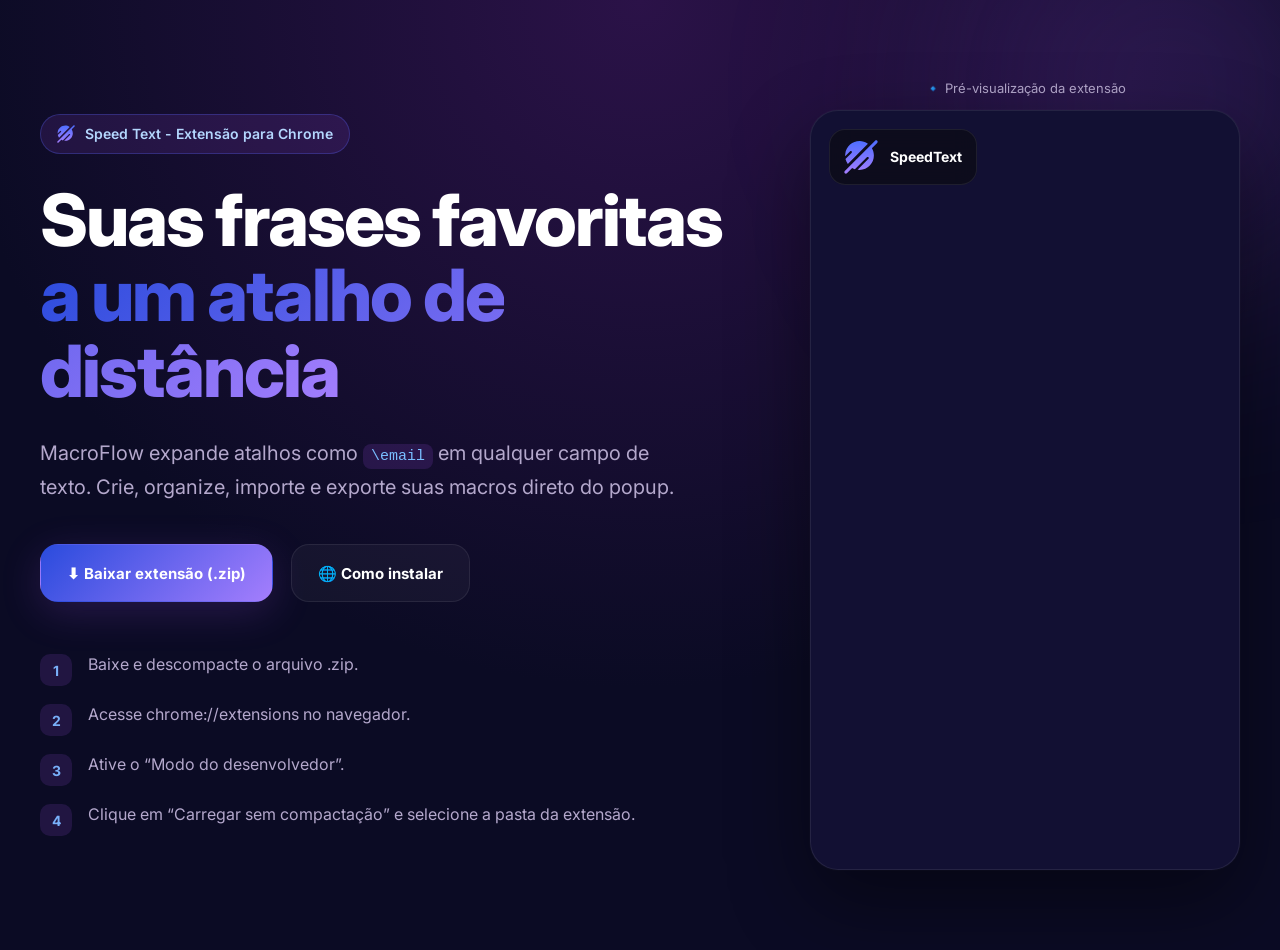
==== site/index.html @ a75d9bb8 "feat: site para exibição da extensão" ====
<!DOCTYPE html>
<html lang="pt-BR">
<head>
  <meta charset="UTF-8" />
  <meta name="viewport" content="width=device-width, initial-scale=1.0"/>
  <title>SpeedText — Extensão para Chrome</title>
  <link rel="icon" type="image/svg+xml" href="assets/logo.svg"/>
  <link rel="preconnect" href="https://fonts.googleapis.com">
  <link rel="preconnect" href="https://fonts.gstatic.com" crossorigin  >
  <link href="https://fonts.googleapis.com/css2?family=Inter:wght@400;500;600;700;800&display=swap" rel="stylesheet">
  <link rel="stylesheet" href="style.css">
</head>

<body>

  <div class="floating-glow"></div>

  <main class="container">

    <section class="hero">

      <div class="hero-content">
        <div class="badge">
          <img
            src="assets/logo.svg"
            alt="MacroFlow"
            class="badge-logo"
          >
          <span>Speed Text - Extensão para Chrome</span>
        </div>

        <h1>
          Suas frases favoritas <span class="gradient"> a um atalho de distância </span>
        </h1>

        <p class="description"> MacroFlow expande atalhos como <code>\email</code> em qualquer campo de texto. Crie, organize, importe e exporte suas macros direto do popup.
        </p>

        <div class="actions">

          <a
            href="SpeedText.zip"
            download
            class="btn btn-primary"
          >
            ⬇ Baixar extensão (.zip)
          </a>

          <a
            href="#instalar"
            class="btn btn-secondary"
          >
            🌐 Como instalar
          </a>

        </div>

        <!-- PASSOS -->
        <div
          class="steps"
          id="instalar"
        >

          <div class="step">
            <div class="step-number">1</div>
            <div>
              Baixe e descompacte o arquivo .zip.
            </div>
          </div>

          <div class="step">
            <div class="step-number">2</div>
            <div>
              Acesse chrome://extensions no navegador.
            </div>
          </div>

          <div class="step">
            <div class="step-number">3</div>
            <div>
              Ative o “Modo do desenvolvedor”.
            </div>
          </div>

          <div class="step">
            <div class="step-number">4</div>
            <div>
              Clique em “Carregar sem compactação”
              e selecione a pasta da extensão.
            </div>
          </div>

        </div>

      </div>

      <!-- Vídeo de pré-visualização -->
      <div class="preview-wrapper">

        <div class="preview-label">
          🔹 Pré-visualização da extensão
        </div>

        <div class="preview-card">

          <div class="preview-overlay">
            <img
              src="assets/logo.svg"
              alt="MacroFlow"
            >
            <span>SpeedText</span>
          </div>

          <video
            autoplay
            muted
            loop
            playsinline
          >
            <source
              src="preview.mp4"
              type="video/mp4"
            >
          </video>

        </div>

      </div>

    </section>

  </main>

</body>
</html>
---- site/style.css ----
:root {
  --bg: #0b0b24;
  --card: #121033;
  --border: rgba(255,255,255,.08);
  --text: #ffffff;
  --muted: #b4a8cc;
  --primary: #826cff;
  --primary-2: #79beff;
  --gradient:
    linear-gradient(
      135deg,
      #2a4bdd 0%,
      #a47efd 100%
    );
  --shadow:
    0 10px 40px rgba(168,85,247,.18);
}

* {
  margin: 0;
  padding: 0;
  box-sizing: border-box;
}

html {
  scroll-behavior: smooth;
}

body {
  font-family: 'Inter', sans-serif;
  background:
    radial-gradient(
      circle at top,
      #2b1248 0%,
      var(--bg) 60%
    );
  color: var(--text);
  min-height: 100vh;
  overflow-x: hidden;
}

/* Logo principal */

.hero-logo {
  margin-bottom: 24px;
}

.hero-logo img {
  width: 72px;
  height: 72px;
  object-fit: contain;
  filter:
    drop-shadow(0 0 18px rgba(85, 88, 247, 0.45));
}

/* Logo do badge */

.badge-logo {
  width: 18px;
  height: 18px;
  object-fit: contain;
}

/* Glow Background */

.floating-glow {
  position: fixed;
  width: 420px;
  height: 420px;
  background: rgba(168,85,247,.18);
  filter: blur(120px);
  border-radius: 50%;
  top: -120px;
  right: -100px;
  pointer-events: none;
  z-index: 0;
}

/* Layout */

.container {
  position: relative;
  z-index: 2;
  max-width: 1280px;
  margin: auto;
  padding: 80px 40px;
}

.hero {
  display: grid;
  grid-template-columns: 1fr 430px;
  gap: 80px;
  align-items: center;
}

/* Badge */

.badge {
  display: inline-flex;
  align-items: center;
  gap: 10px;
  padding: 10px 16px;
  border-radius: 999px;
  background: rgba(168,85,247,.12);
  border: 1px solid rgba(85, 101, 247, 0.3);
  color: #b4d7fe;
  font-size: 14px;
  font-weight: 600;
  margin-bottom: 28px;
}

/* Texto */

h1 {
  font-size: 72px;
  line-height: 1.05;
  font-weight: 800;
  letter-spacing: -2px;
  max-width: 700px;
}

.gradient {
  background: var(--gradient);
  -webkit-background-clip: text;
  -webkit-text-fill-color: transparent;
}

.description {
  margin-top: 28px;
  color: var(--muted);
  font-size: 20px;
  line-height: 1.7;
  max-width: 650px;
}

code {
  background: rgba(168,85,247,.15);
  color: #79beff;
  padding: 4px 8px;
  border-radius: 8px;
  font-size: 15px;
}

/* Botões */

.actions {
  margin-top: 40px;
  display: flex;
  gap: 18px;
  flex-wrap: wrap;
}

.btn {
  height: 58px;
  padding: 0 26px;
  border-radius: 18px;
  border: 1px solid transparent;
  display: inline-flex;
  align-items: center;
  justify-content: center;
  gap: 12px;
  text-decoration: none;
  font-size: 15px;
  font-weight: 700;
  transition: .25s;
}

.btn-primary {
  background: var(--gradient);
  color: white;
  box-shadow: var(--shadow);
}

.btn-primary:hover {
  transform: translateY(-2px);
  filter: brightness(1.1);
}

.btn-secondary {
  background: rgba(255,255,255,.04);
  border-color: var(--border);
  color: white;
}

.btn-secondary:hover {
  background: rgba(255,255,255,.08);
  border-color: rgba(85, 109, 247, 0.4);
}

/* Tutorial */

.steps {
  margin-top: 52px;
  display: flex;
  flex-direction: column;
  gap: 18px;
}

.step {
  display: flex;
  align-items: flex-start;
  gap: 16px;
  color: var(--muted);
  font-size: 16px;
}

.step-number {
  min-width: 32px;
  height: 32px;
  border-radius: 10px;
  background: rgba(168,85,247,.14);
  color: #79b0f9;
  display: flex;
  align-items: center;
  justify-content: center;
  font-weight: 700;
  font-size: 14px;
}

/* Preview */
.preview-wrapper {
  display: flex;
  flex-direction: column;
  align-items: center;
  gap: 14px;
}

.preview-label {
  font-size: 13px;
  color: var(--muted);
  display: flex;
  align-items: center;
  gap: 8px;
}

.preview-card {
  width: 430px;
  height: 760px;
  border-radius: 28px;
  overflow: hidden;
  background: var(--card);
  border: 1px solid var(--border);
  box-shadow:
    0 30px 80px rgba(0,0,0,.45),
    0 0 0 1px rgba(255,255,255,.02);
  position: relative;
}

.preview-card video {
  width: 100%;
  height: 100%;
  object-fit: cover;
  display: block;
}

.preview-overlay {

  position: absolute;
  top: 18px;
  left: 18px;
  z-index: 5;
  display: flex;
  align-items: center;
  gap: 12px;
  padding: 10px 14px;
  border-radius: 16px;
  background: rgba(12,12,18,.65);
  backdrop-filter: blur(12px);
  border: 1px solid rgba(255,255,255,.08);
}

.preview-overlay img {
  width: 34px;
  height: 34px;
  object-fit: contain;
}

.preview-overlay span {
  font-size: 14px;
  font-weight: 700;
  color: white;
}

/* Responsividade */
@media (max-width: 1100px) {

  .hero {
    grid-template-columns: 1fr;
  }

  .preview-wrapper {
    margin-top: 20px;
  }

  h1 {
    font-size: 56px;
  }
}

@media (max-width: 640px) {
  .container {
    padding: 40px 24px;
  }

  h1 {
    font-size: 42px;
  }

  .description {
    font-size: 17px;
  }

  .preview-card {
    width: 100%;
    height: 620px;
  }

  .actions {
    flex-direction: column;
  }

  .btn {
    width: 100%;
  }
}
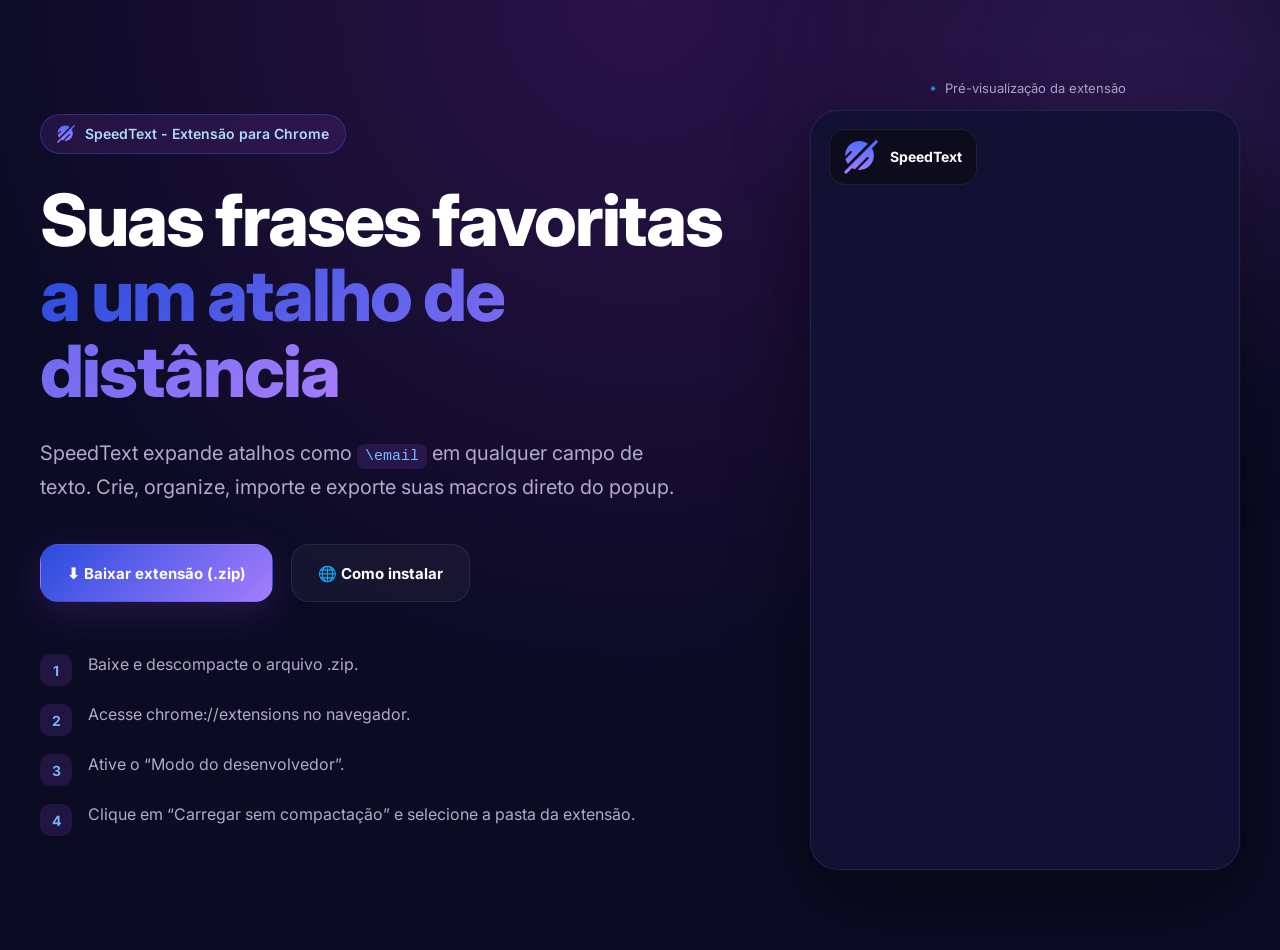
==== commit 92ed393e: "fix: nome da extensão" ====
--- a/site/index.html
+++ b/site/index.html
@@ -23,17 +23,17 @@
         <div class="badge">
           <img
             src="assets/logo.svg"
-            alt="MacroFlow"
+            alt="SpeedText"
             class="badge-logo"
           >
-          <span>Speed Text - Extensão para Chrome</span>
+          <span>SpeedText - Extensão para Chrome</span>
         </div>
 
         <h1>
           Suas frases favoritas <span class="gradient"> a um atalho de distância </span>
         </h1>
 
-        <p class="description"> MacroFlow expande atalhos como <code>\email</code> em qualquer campo de texto. Crie, organize, importe e exporte suas macros direto do popup.
+        <p class="description"> SpeedText expande atalhos como <code>\email</code> em qualquer campo de texto. Crie, organize, importe e exporte suas macros direto do popup.
         </p>
 
         <div class="actions">
@@ -106,7 +106,7 @@
           <div class="preview-overlay">
             <img
               src="assets/logo.svg"
-              alt="MacroFlow"
+              alt="SpeedText"
             >
             <span>SpeedText</span>
           </div>
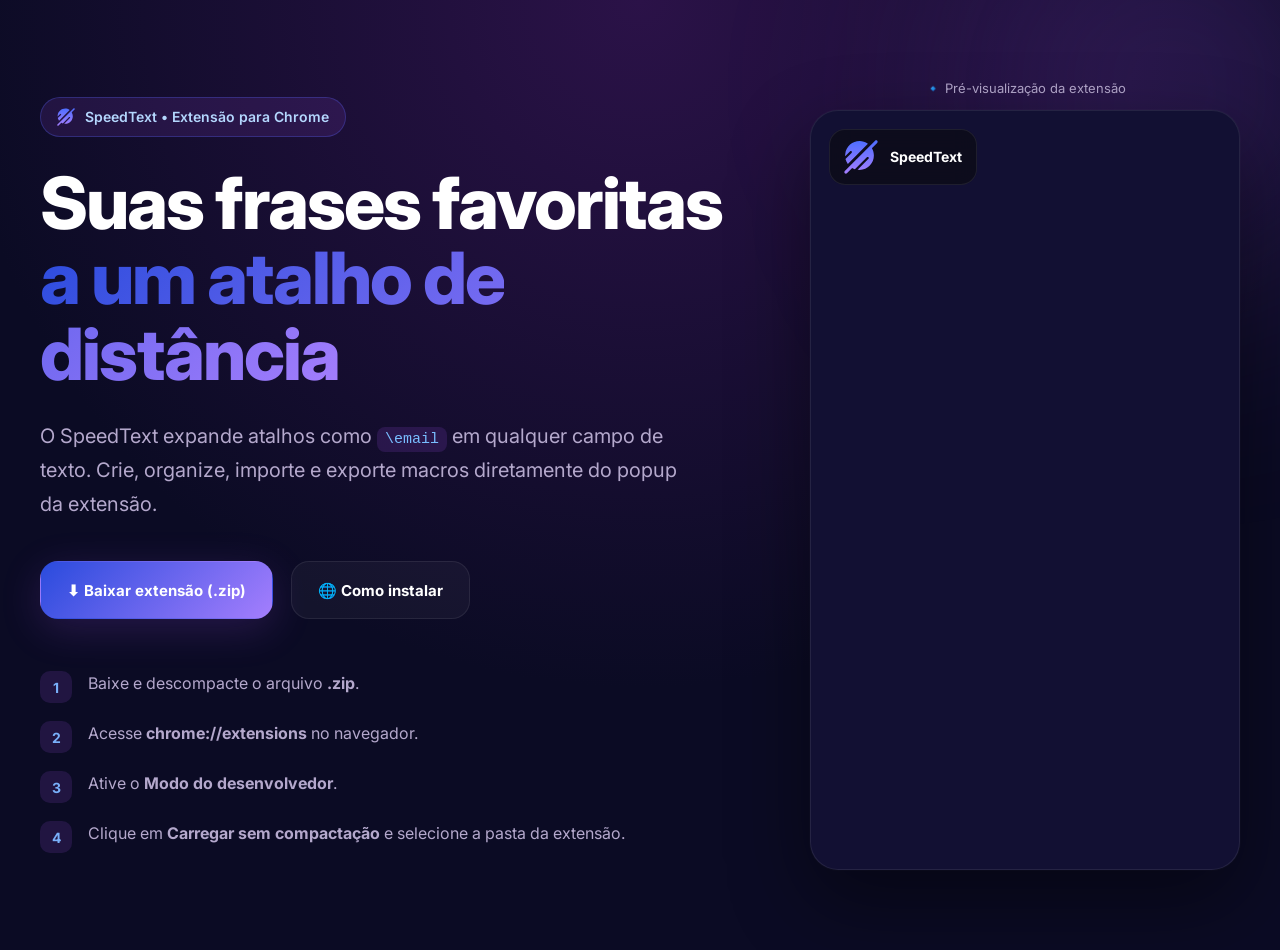
==== commit 1ae5d74e: "refactor: ajustando html para melhor SEO e CSS mais semântico" ====
--- a/site/index.html
+++ b/site/index.html
@@ -1,42 +1,146 @@
 <!DOCTYPE html>
 <html lang="pt-BR">
+
 <head>
+  <!-- Meta -->
   <meta charset="UTF-8" />
-  <meta name="viewport" content="width=device-width, initial-scale=1.0"/>
-  <title>SpeedText — Extensão para Chrome</title>
-  <link rel="icon" type="image/svg+xml" href="assets/logo.svg"/>
-  <link rel="preconnect" href="https://fonts.googleapis.com">
-  <link rel="preconnect" href="https://fonts.gstatic.com" crossorigin  >
-  <link href="https://fonts.googleapis.com/css2?family=Inter:wght@400;500;600;700;800&display=swap" rel="stylesheet">
-  <link rel="stylesheet" href="style.css">
+  <meta
+    name="viewport"
+    content="width=device-width, initial-scale=1.0"
+  />
+
+  <!-- SEO -->
+  <title>SpeedText — Extensão de Macros e Autocomplete para Chrome</title>
+
+  <meta
+    name="description"
+    content="Crie atalhos de texto inteligentes para preencher mensagens rapidamente em qualquer site. Expanda macros, autocomplete, importação/exportação e suporte para inputs e contenteditable."
+  />
+
+  <meta
+    name="keywords"
+    content="extensão chrome, macros, autocomplete, atalhos de texto, preenchimento automático, produtividade"
+  />
+
+  <meta
+    name="author"
+    content="SpeedText"
+  />
+
+  <!-- Open Graph -->
+  <meta
+    property="og:title"
+    content="SpeedText — Extensão de Macros para Chrome"
+  />
+
+  <meta
+    property="og:description"
+    content="Expanda atalhos em qualquer site com autocomplete inteligente."
+  />
+
+  <meta
+    property="og:type"
+    content="website"
+  />
+
+  <meta
+    property="og:image"
+    content="assets/logo.svg"
+  />
+
+  <!-- Theme -->
+  <meta
+    name="theme-color"
+    content="#121033"
+  />
+
+  <!-- Favicon -->
+  <link
+    rel="icon"
+    type="image/svg+xml"
+    href="assets/logo.svg"
+  />
+
+  <!-- Fonts -->
+  <link
+    rel="preconnect"
+    href="https://fonts.googleapis.com"
+  />
+
+  <link
+    rel="preconnect"
+    href="https://fonts.gstatic.com"
+    crossorigin
+  />
+
+  <link
+    href="https://fonts.googleapis.com/css2?family=Inter:wght@400;500;600;700;800&display=swap"
+    rel="stylesheet"
+  />
+
+  <!-- CSS -->
+  <link
+    rel="stylesheet"
+    href="style.css"
+  />
 </head>
 
 <body>
 
-  <div class="floating-glow"></div>
+  <!-- Glow decorativo -->
+  <div
+    class="floating-glow"
+    aria-hidden="true"
+  ></div>
 
   <main class="container">
 
-    <section class="hero">
-
-      <div class="hero-content">
-        <div class="badge">
+    <!-- HERO -->
+    <section
+      class="hero"
+      aria-labelledby="hero-title"
+    >
+
+      <!-- Conteúdo -->
+      <article class="hero-content">
+
+        <!-- Badge -->
+        <header class="badge">
+
           <img
             src="assets/logo.svg"
-            alt="SpeedText"
+            alt="Logo da extensão SpeedText"
             class="badge-logo"
-          >
-          <span>SpeedText - Extensão para Chrome</span>
-        </div>
-
-        <h1>
-          Suas frases favoritas <span class="gradient"> a um atalho de distância </span>
+            width="32"
+            height="32"
+          />
+
+          <span>SpeedText • Extensão para Chrome</span>
+
+        </header>
+
+        <!-- Headline -->
+        <h1 id="hero-title">
+          Suas frases favoritas
+          <span class="gradient">
+            a um atalho de distância
+          </span>
         </h1>
 
-        <p class="description"> SpeedText expande atalhos como <code>\email</code> em qualquer campo de texto. Crie, organize, importe e exporte suas macros direto do popup.
+        <!-- Descrição -->
+        <p class="description">
+          O SpeedText expande atalhos como
+          <code>\email</code>
+          em qualquer campo de texto.
+          Crie, organize, importe e exporte macros
+          diretamente do popup da extensão.
         </p>
 
-        <div class="actions">
+        <!-- CTA -->
+        <nav
+          class="actions"
+          aria-label="Ações principais"
+        >
 
           <a
             href="SpeedText.zip"
@@ -47,89 +151,121 @@
           </a>
 
           <a
-            href="#instalar"
+            href="#instalacao"
             class="btn btn-secondary"
           >
             🌐 Como instalar
           </a>
 
-        </div>
-
-        <!-- PASSOS -->
-        <div
+        </nav>
+
+        <!-- Instalação -->
+        <section
           class="steps"
-          id="instalar"
+          id="instalacao"
+          aria-labelledby="steps-title"
         >
 
-          <div class="step">
-            <div class="step-number">1</div>
-            <div>
-              Baixe e descompacte o arquivo .zip.
-            </div>
-          </div>
-
-          <div class="step">
-            <div class="step-number">2</div>
-            <div>
-              Acesse chrome://extensions no navegador.
-            </div>
-          </div>
-
-          <div class="step">
-            <div class="step-number">3</div>
-            <div>
-              Ative o “Modo do desenvolvedor”.
-            </div>
-          </div>
-
-          <div class="step">
-            <div class="step-number">4</div>
-            <div>
-              Clique em “Carregar sem compactação”
-              e selecione a pasta da extensão.
-            </div>
-          </div>
-
-        </div>
-
-      </div>
-
-      <!-- Vídeo de pré-visualização -->
-      <div class="preview-wrapper">
+          <h2
+            id="steps-title"
+            class="sr-only"
+          >
+            Como instalar a extensão
+          </h2>
+
+          <ol class="steps-list">
+
+            <li class="step">
+              <span class="step-number">1</span>
+
+              <p>
+                Baixe e descompacte o arquivo
+                <strong>.zip</strong>.
+              </p>
+            </li>
+
+            <li class="step">
+              <span class="step-number">2</span>
+
+              <p>
+                Acesse
+                <strong>chrome://extensions</strong>
+                no navegador.
+              </p>
+            </li>
+
+            <li class="step">
+              <span class="step-number">3</span>
+
+              <p>
+                Ative o
+                <strong>Modo do desenvolvedor</strong>.
+              </p>
+            </li>
+
+            <li class="step">
+              <span class="step-number">4</span>
+
+              <p>
+                Clique em
+                <strong>Carregar sem compactação</strong>
+                e selecione a pasta da extensão.
+              </p>
+            </li>
+
+          </ol>
+
+        </section>
+
+      </article>
+
+      <!-- Preview -->
+      <aside
+        class="preview-wrapper"
+        aria-label="Pré-visualização da extensão"
+      >
 
         <div class="preview-label">
           🔹 Pré-visualização da extensão
         </div>
 
-        <div class="preview-card">
-
-          <div class="preview-overlay">
+        <figure class="preview-card">
+
+          <!-- Overlay -->
+          <figcaption class="preview-overlay">
+
             <img
               src="assets/logo.svg"
-              alt="SpeedText"
-            >
+              alt=""
+              aria-hidden="true"
+            />
+
             <span>SpeedText</span>
-          </div>
-
+
+          </figcaption>
+
+          <!-- Vídeo -->
           <video
             autoplay
             muted
             loop
             playsinline
-          >
+            preload="metadata"
+            aria-label="Vídeo demonstrando o funcionamento da extensão SpeedText"
+          >
+
             <source
               src="preview.mp4"
               type="video/mp4"
-            >
+            />
+
+            Seu navegador não suporta vídeos HTML5.
+
           </video>
-
-        </div>
-
-      </div>
-
+        </figure>
+      </aside>
     </section>
-
   </main>
-
 </body>
+
 </html>
--- a/site/style.css
+++ b/site/style.css
@@ -1,22 +1,42 @@
 :root {
+  /* Colors */
   --bg: #0b0b24;
   --card: #121033;
-  --border: rgba(255,255,255,.08);
   --text: #ffffff;
   --muted: #b4a8cc;
   --primary: #826cff;
   --primary-2: #79beff;
+  --border: rgba(255, 255, 255, 0.08);
+
+  /* Effects */
   --gradient:
     linear-gradient(
       135deg,
       #2a4bdd 0%,
       #a47efd 100%
     );
+
   --shadow:
-    0 10px 40px rgba(168,85,247,.18);
-}
-
-* {
+    0 10px 40px rgba(168, 85, 247, 0.18);
+
+  --glass:
+    rgba(255, 255, 255, 0.04);
+
+  --glass-hover:
+    rgba(255, 255, 255, 0.08);
+
+  --radius-sm: 10px;
+  --radius-md: 16px;
+  --radius-lg: 18px;
+  --radius-xl: 28px;
+  --transition: 0.25s ease;
+}
+
+/* -- Reset -- */
+
+*,
+*::before,
+*::after {
   margin: 0;
   padding: 0;
   box-sizing: border-box;
@@ -27,33 +47,102 @@
 }
 
 body {
+  min-height: 100vh;
+  overflow-x: hidden;
   font-family: 'Inter', sans-serif;
+  color: var(--text);
   background:
     radial-gradient(
       circle at top,
       #2b1248 0%,
       var(--bg) 60%
     );
-  color: var(--text);
-  min-height: 100vh;
-  overflow-x: hidden;
-}
-
-/* Logo principal */
-
-.hero-logo {
-  margin-bottom: 24px;
-}
-
-.hero-logo img {
-  width: 72px;
-  height: 72px;
-  object-fit: contain;
-  filter:
-    drop-shadow(0 0 18px rgba(85, 88, 247, 0.45));
-}
-
-/* Logo do badge */
+}
+
+/* -- Global -- */
+
+img,
+video {
+  display: block;
+  max-width: 100%;
+}
+
+a {
+  color: inherit;
+  text-decoration: none;
+}
+
+code {
+  padding: 4px 8px;
+  border-radius: 8px;
+  font-size: 15px;
+  color: var(--primary-2);
+  background: rgba(168, 85, 247, 0.15);
+}
+
+.sr-only {
+  position: absolute;
+  width: 1px;
+  height: 1px;
+  padding: 0;
+  margin: -1px;
+  overflow: hidden;
+  white-space: nowrap;
+  border: 0;
+  clip: rect(0, 0, 0, 0);
+}
+
+/* -- Brilho -- */
+
+.floating-glow {
+  position: fixed;
+  top: -120px;
+  right: -100px;
+  z-index: 0;
+  width: 420px;
+  height: 420px;
+  border-radius: 50%;
+  pointer-events: none;
+  background: rgba(168, 85, 247, 0.18);
+  filter: blur(120px);
+}
+
+/* Layout */
+
+.container {
+  position: relative;
+  z-index: 2;
+  max-width: 1280px;
+  margin: 0 auto;
+  padding: 80px 40px;
+}
+
+.hero {
+  display: grid;
+  grid-template-columns: 1fr 430px;
+  align-items: center;
+  gap: 80px;
+}
+
+.hero-content {
+  width: 100%;
+}
+
+/* -- Badge -- */
+
+.badge {
+  display: inline-flex;
+  align-items: center;
+  gap: 10px;
+  margin-bottom: 28px;
+  padding: 10px 16px;
+  border: 1px solid rgba(85, 101, 247, 0.3);
+  border-radius: 999px;
+  font-size: 14px;
+  font-weight: 600;
+  color: #b4d7fe;
+  background: rgba(168, 85, 247, 0.12);
+}
 
 .badge-logo {
   width: 18px;
@@ -61,62 +150,14 @@
   object-fit: contain;
 }
 
-/* Glow Background */
-
-.floating-glow {
-  position: fixed;
-  width: 420px;
-  height: 420px;
-  background: rgba(168,85,247,.18);
-  filter: blur(120px);
-  border-radius: 50%;
-  top: -120px;
-  right: -100px;
-  pointer-events: none;
-  z-index: 0;
-}
-
-/* Layout */
-
-.container {
-  position: relative;
-  z-index: 2;
-  max-width: 1280px;
-  margin: auto;
-  padding: 80px 40px;
-}
-
-.hero {
-  display: grid;
-  grid-template-columns: 1fr 430px;
-  gap: 80px;
-  align-items: center;
-}
-
-/* Badge */
-
-.badge {
-  display: inline-flex;
-  align-items: center;
-  gap: 10px;
-  padding: 10px 16px;
-  border-radius: 999px;
-  background: rgba(168,85,247,.12);
-  border: 1px solid rgba(85, 101, 247, 0.3);
-  color: #b4d7fe;
-  font-size: 14px;
-  font-weight: 600;
-  margin-bottom: 28px;
-}
-
-/* Texto */
+/* -- Tipografia -- */
 
 h1 {
+  max-width: 700px;
   font-size: 72px;
+  font-weight: 800;
   line-height: 1.05;
-  font-weight: 800;
   letter-spacing: -2px;
-  max-width: 700px;
 }
 
 .gradient {
@@ -126,98 +167,98 @@
 }
 
 .description {
+  max-width: 650px;
   margin-top: 28px;
-  color: var(--muted);
   font-size: 20px;
   line-height: 1.7;
-  max-width: 650px;
-}
-
-code {
-  background: rgba(168,85,247,.15);
-  color: #79beff;
-  padding: 4px 8px;
-  border-radius: 8px;
-  font-size: 15px;
-}
-
-/* Botões */
+  color: var(--muted);
+}
+
+/* -- Botões -- */
 
 .actions {
+  display: flex;
+  flex-wrap: wrap;
+  gap: 18px;
   margin-top: 40px;
-  display: flex;
-  gap: 18px;
-  flex-wrap: wrap;
 }
 
 .btn {
+  display: inline-flex;
+  align-items: center;
+  justify-content: center;
+  gap: 12px;
   height: 58px;
   padding: 0 26px;
-  border-radius: 18px;
   border: 1px solid transparent;
-  display: inline-flex;
-  align-items: center;
-  justify-content: center;
-  gap: 12px;
-  text-decoration: none;
+  border-radius: var(--radius-lg);
   font-size: 15px;
   font-weight: 700;
-  transition: .25s;
+  transition: var(--transition);
 }
 
 .btn-primary {
+  color: white;
   background: var(--gradient);
+  box-shadow: var(--shadow);
+}
+
+.btn-primary:hover {
+  filter: brightness(1.1);
+  transform: translateY(-2px);
+}
+
+.btn-secondary {
   color: white;
-  box-shadow: var(--shadow);
-}
-
-.btn-primary:hover {
-  transform: translateY(-2px);
-  filter: brightness(1.1);
-}
-
-.btn-secondary {
-  background: rgba(255,255,255,.04);
   border-color: var(--border);
-  color: white;
+  background: var(--glass);
 }
 
 .btn-secondary:hover {
-  background: rgba(255,255,255,.08);
+  background: var(--glass-hover);
   border-color: rgba(85, 109, 247, 0.4);
 }
 
-/* Tutorial */
+/* -- Passo a Passo Instalação -- */
 
 .steps {
   margin-top: 52px;
+}
+
+.steps-list {
   display: flex;
   flex-direction: column;
   gap: 18px;
+  list-style: none;
 }
 
 .step {
   display: flex;
   align-items: flex-start;
   gap: 16px;
+  font-size: 16px;
   color: var(--muted);
-  font-size: 16px;
 }
 
 .step-number {
+  display: flex;
+  align-items: center;
+  justify-content: center;
   min-width: 32px;
   height: 32px;
-  border-radius: 10px;
-  background: rgba(168,85,247,.14);
+  border-radius: var(--radius-sm);
+  font-size: 14px;
+  font-weight: 700;
   color: #79b0f9;
-  display: flex;
-  align-items: center;
-  justify-content: center;
-  font-weight: 700;
-  font-size: 14px;
-}
-
-/* Preview */
+  background: rgba(168, 85, 247, 0.14);
+}
+
+.step p {
+  line-height: 1.6;
+}
+
+/* -- Pré-visualização -- */
+
 .preview-wrapper {
   display: flex;
   flex-direction: column;
@@ -226,35 +267,35 @@
 }
 
 .preview-label {
+  display: flex;
+  align-items: center;
+  gap: 8px;
   font-size: 13px;
   color: var(--muted);
-  display: flex;
-  align-items: center;
-  gap: 8px;
 }
 
 .preview-card {
+  position: relative;
   width: 430px;
   height: 760px;
-  border-radius: 28px;
   overflow: hidden;
+  border: 1px solid var(--border);
+  border-radius: var(--radius-xl);
   background: var(--card);
-  border: 1px solid var(--border);
   box-shadow:
-    0 30px 80px rgba(0,0,0,.45),
-    0 0 0 1px rgba(255,255,255,.02);
-  position: relative;
+    0 30px 80px rgba(0, 0, 0, 0.45),
+    0 0 0 1px rgba(255, 255, 255, 0.02);
 }
 
 .preview-card video {
   width: 100%;
   height: 100%;
   object-fit: cover;
-  display: block;
-}
+}
+
+/* -- Pré-visualização da extensão -- */
 
 .preview-overlay {
-
   position: absolute;
   top: 18px;
   left: 18px;
@@ -263,10 +304,10 @@
   align-items: center;
   gap: 12px;
   padding: 10px 14px;
-  border-radius: 16px;
-  background: rgba(12,12,18,.65);
+  border: 1px solid var(--border);
+  border-radius: var(--radius-md);
   backdrop-filter: blur(12px);
-  border: 1px solid rgba(255,255,255,.08);
+  background: rgba(12, 12, 18, 0.65);
 }
 
 .preview-overlay img {
@@ -282,6 +323,7 @@
 }
 
 /* Responsividade */
+
 @media (max-width: 1100px) {
 
   .hero {
@@ -298,6 +340,7 @@
 }
 
 @media (max-width: 640px) {
+
   .container {
     padding: 40px 24px;
   }
@@ -310,16 +353,16 @@
     font-size: 17px;
   }
 
+  .actions {
+    flex-direction: column;
+  }
+
+  .btn,
   .preview-card {
     width: 100%;
+  }
+
+  .preview-card {
     height: 620px;
   }
-
-  .actions {
-    flex-direction: column;
-  }
-
-  .btn {
-    width: 100%;
-  }
 }
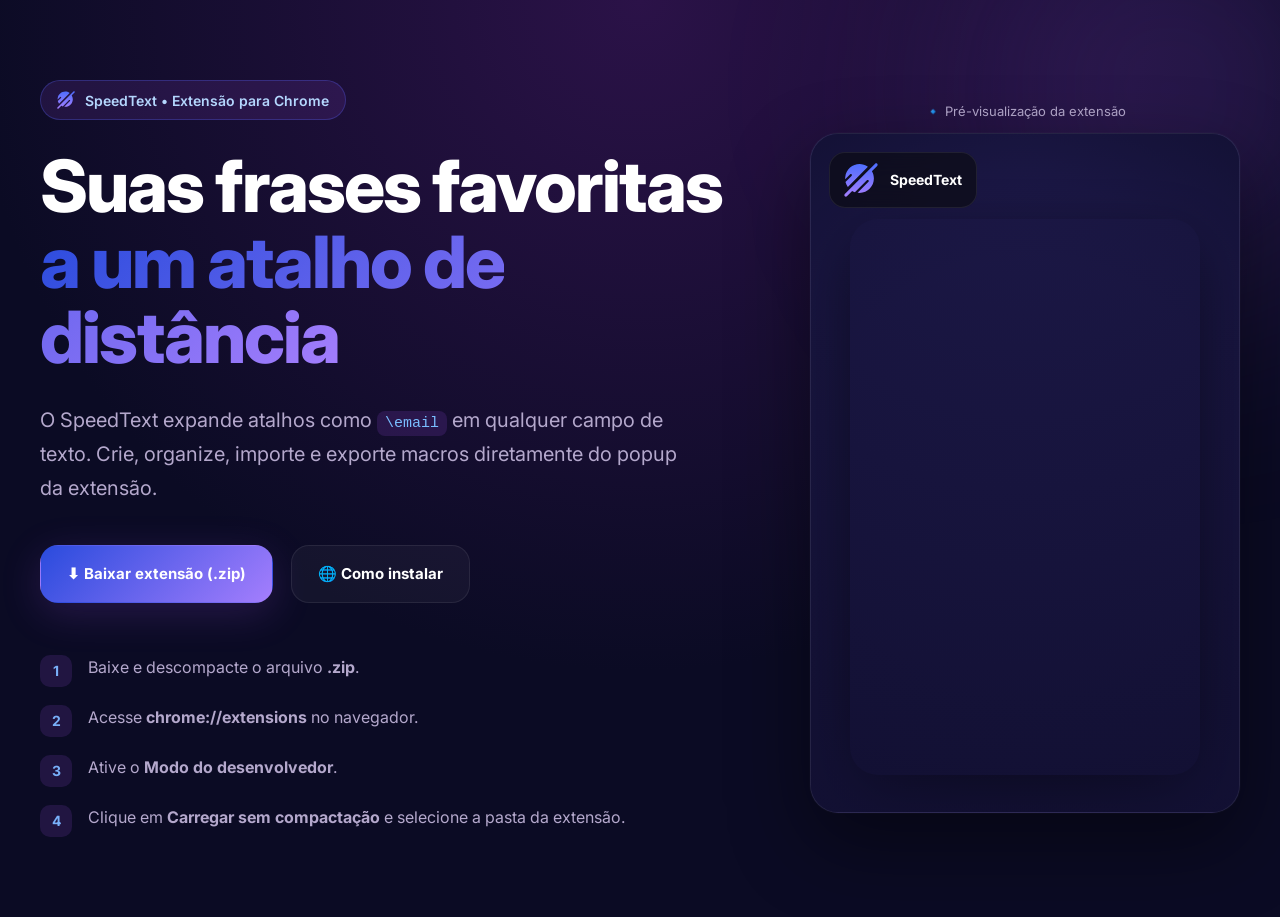
==== commit f78d8759: "add: adicionando vídeo de preview na landing page" ====
--- a/site/index.html
+++ b/site/index.html
@@ -255,7 +255,7 @@
           >
 
             <source
-              src="preview.mp4"
+              src="./assets/SpeedTextMP4.mp4"
               type="video/mp4"
             />
 
--- a/site/style.css
+++ b/site/style.css
@@ -277,20 +277,54 @@
 .preview-card {
   position: relative;
   width: 430px;
-  height: 760px;
+  height: 680px;
   overflow: hidden;
+  display: flex;
+  align-items: center;
+  justify-content: center;
   border: 1px solid var(--border);
   border-radius: var(--radius-xl);
-  background: var(--card);
+  background:
+    radial-gradient(
+      circle at top,
+      #1c1847,
+      #121033
+    );
   box-shadow:
     0 30px 80px rgba(0, 0, 0, 0.45),
     0 0 0 1px rgba(255, 255, 255, 0.02);
 }
 
 .preview-card video {
-  width: 100%;
-  height: 100%;
-  object-fit: cover;
+  position: relative;
+  z-index: 1;
+  width: 82%;
+  height: 82%;
+  object-fit:fill;
+  border-radius: 28px;
+  opacity: 0.95;
+  transform: translateY(24px);
+  filter:
+    brightness(0.96)
+    saturate(1.05);
+  box-shadow:
+    0 20px 60px rgba(0,0,0,0.45);
+}
+
+/* suavização/fade nas bordas */
+.preview-card::after {
+  content: "";
+  position: absolute;
+  inset: 0;
+  pointer-events: none;
+  background:
+    radial-gradient(
+      circle,
+      transparent 52%,
+      rgba(18, 16, 51, 0.12) 72%,
+      rgba(18, 16, 51, 0.82) 100%
+    );
+  z-index: 2;
 }
 
 /* -- Pré-visualização da extensão -- */
